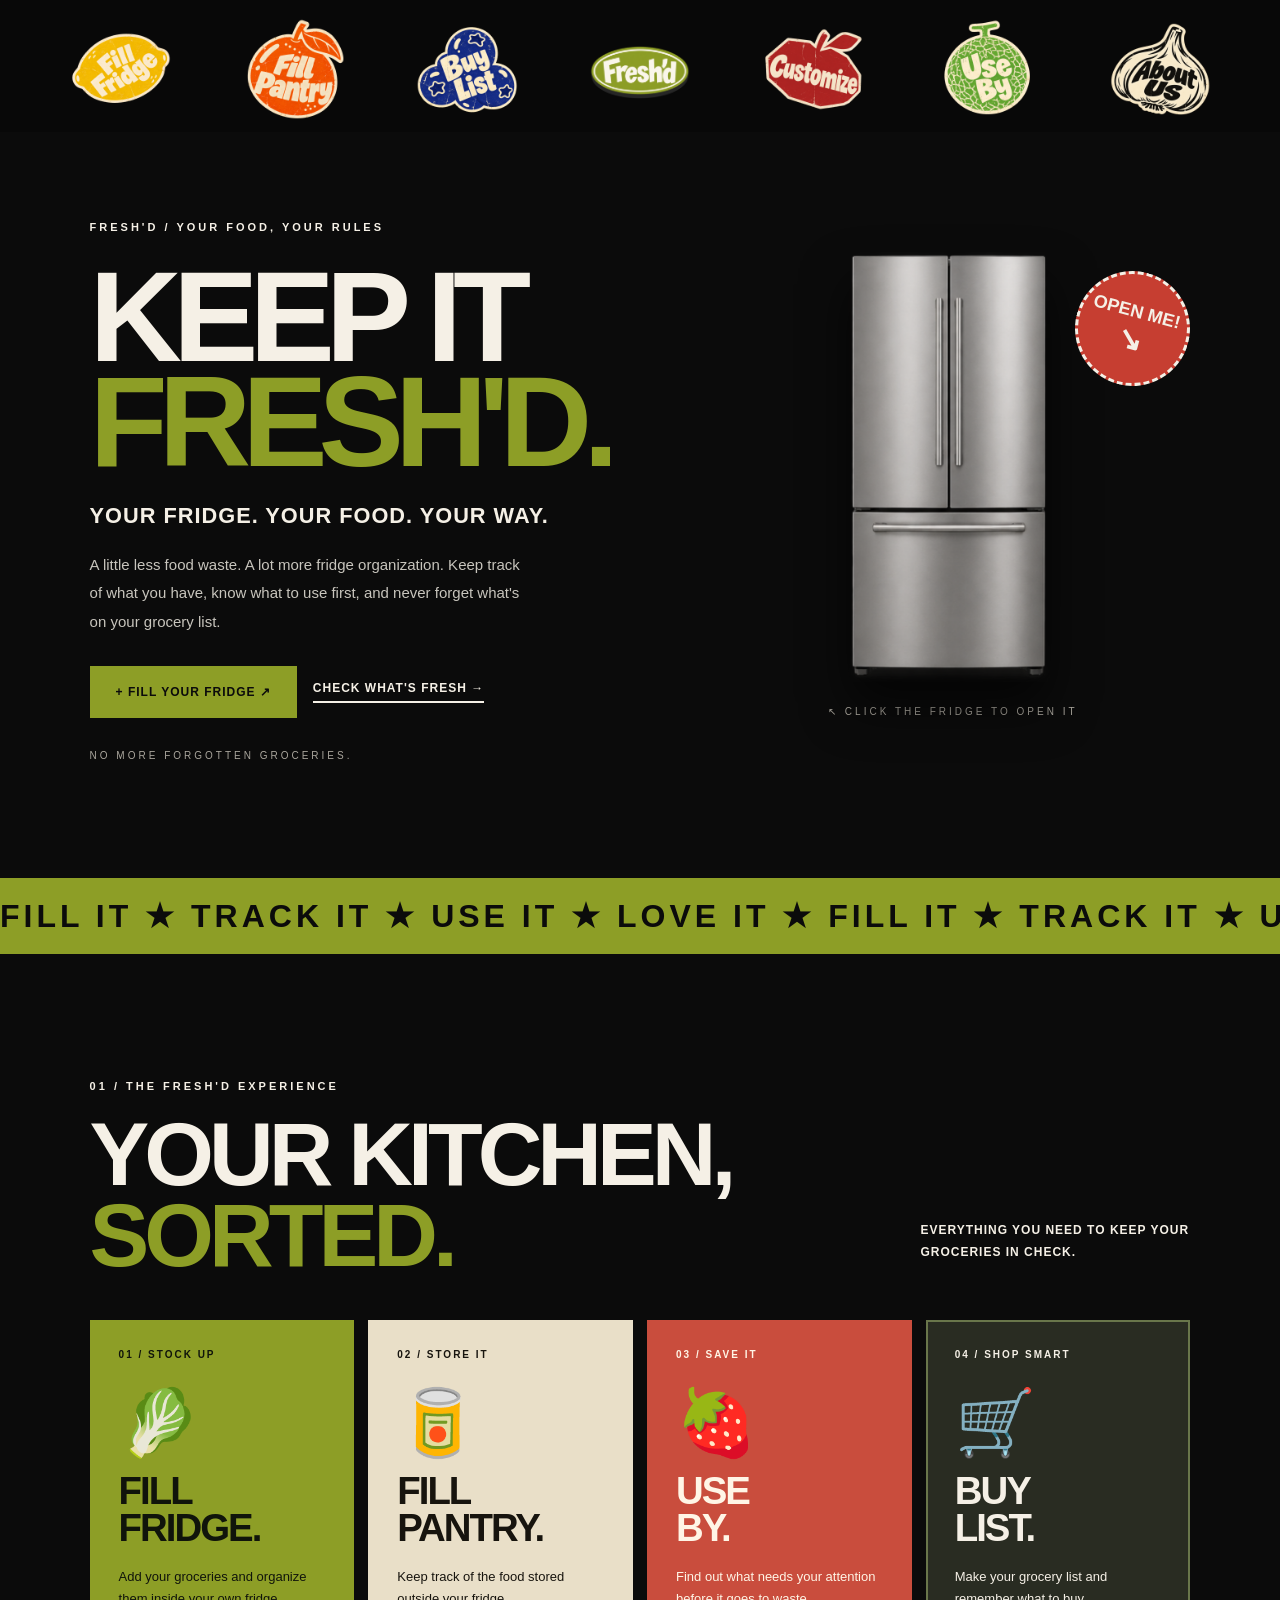
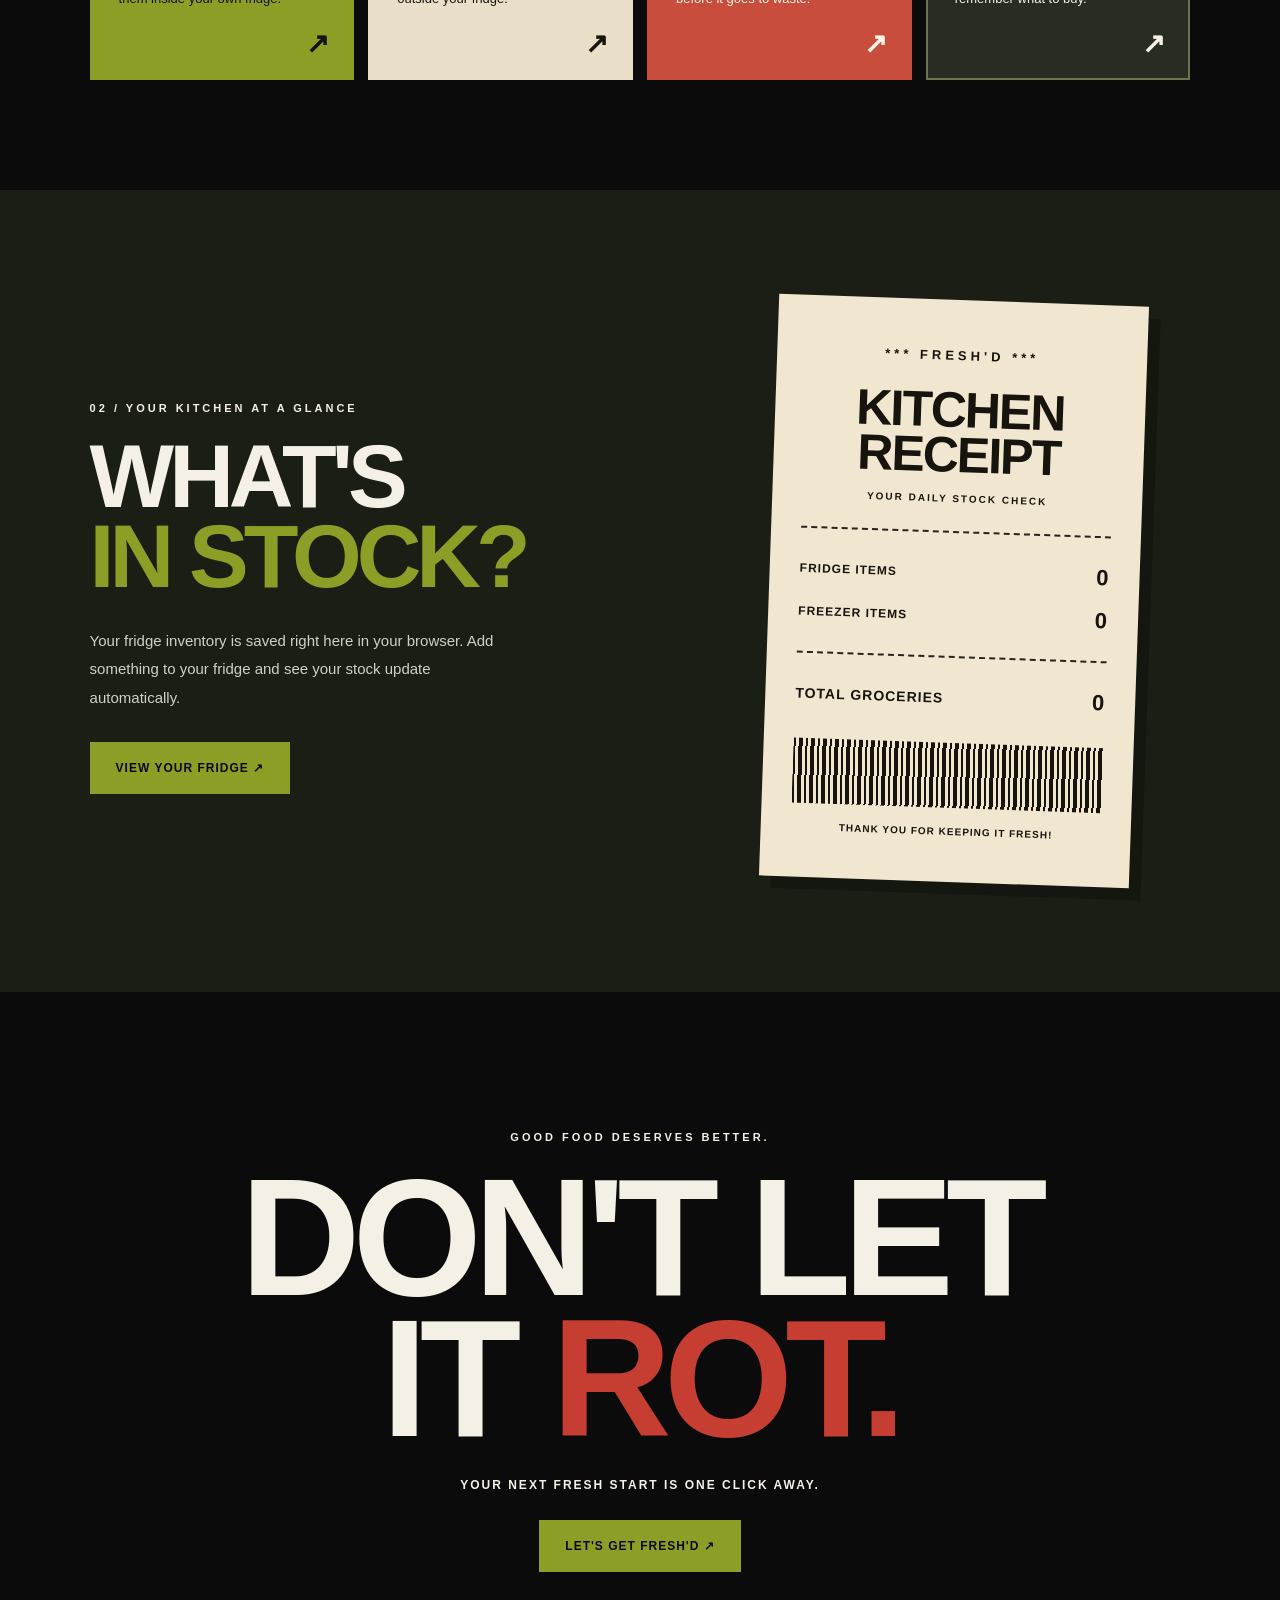
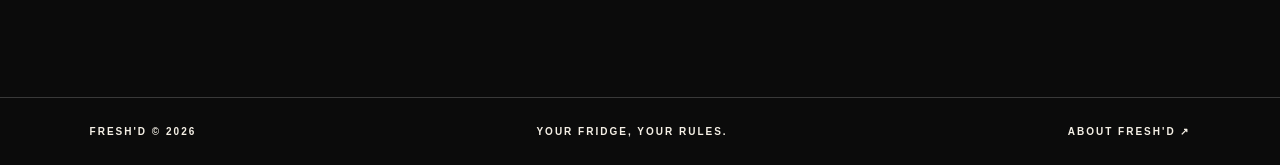
==== index.html @ a3919ae3 "Copy Fresh'd from Mini Project 2 as the starting point Files copied unchanged from alisabhrs/mini-pr" ====
<!DOCTYPE html>
<html lang="en">

<head>
  <meta charset="UTF-8">
  <meta name="viewport" content="width=device-width, initial-scale=1.0">

  <title>Fresh'd — Your Fridge, Your Rules</title>

  <link rel="icon" href="images/freshd-logo.png">
  <link rel="stylesheet" href="css/style.css">

  <script src="js/inventory.js" defer></script>
  <script src="js/script.js" defer></script>
</head>

<body>

  <!-- SHARED NAVIGATION -->
  <header class="site-header">
    <nav class="sticker-nav" aria-label="Main navigation">

      <a href="fill-fridge.html">
        <img src="images/fill-fridge-button.png" alt="Fill Fridge">
      </a>

      <a href="fill-pantry.html">
        <img src="images/fill-pantry-button.png" alt="Fill Pantry">
      </a>

      <a href="buy-list.html">
        <img src="images/buy-list-button.png" alt="Buy List">
      </a>

      <a href="index.html" class="brand" aria-current="page">
        <img src="images/freshd-logo.png" alt="Fresh'd Home">
      </a>

      <a href="customize.html">
        <img src="images/customize-button.png" alt="Customize">
      </a>

      <a href="use-by.html">
        <img src="images/use-by-button.png" alt="Use By">
      </a>

      <a href="about.html">
        <img src="images/about-button.png" alt="About Us">
      </a>

    </nav>
  </header>

  <main>

    <!-- HERO -->
    <section class="home-hero">

      <div class="home-hero-copy">

        <p class="home-eyebrow">
          FRESH'D / YOUR FOOD, YOUR RULES
        </p>

        <h1>
          KEEP IT<br>
          <span>FRESH'D.</span>
        </h1>

        <p class="home-tagline">
          YOUR FRIDGE. YOUR FOOD. YOUR WAY.
        </p>

        <p class="home-description">
          A little less food waste. A lot more fridge
          organization. Keep track of what you have,
          know what to use first, and never forget
          what's on your grocery list.
        </p>

        <div class="home-hero-actions">

          <a href="fill-fridge.html" class="home-primary-btn">
            + FILL YOUR FRIDGE ↗
          </a>

          <a href="use-by.html" class="home-secondary-btn">
            CHECK WHAT'S FRESH →
          </a>

        </div>

        <p class="home-small-note">
          NO MORE FORGOTTEN GROCERIES.
        </p>

      </div>

      <!-- INTERACTIVE FRIDGE -->
      <div class="home-fridge-area">

        <div class="home-fridge-sticker">
          OPEN ME!
          <span>↘</span>
        </div>

        <button
          type="button"
          id="home-fridge-button"
          class="home-fridge-button"
          aria-label="Open refrigerator"
          aria-expanded="false"
        >
          <img
            id="home-fridge-image"
            src="images/fridge-closed.png"
            alt="Closed silver refrigerator"
          >
        </button>

        <p class="home-fridge-hint">
          ↖ CLICK THE FRIDGE TO OPEN IT
        </p>

      </div>

    </section>

    <!-- MARQUEE -->
    <div class="home-marquee" aria-label="Fresh'd motto">
      <div class="home-marquee-track">
        FILL IT ★ TRACK IT ★ USE IT ★ LOVE IT ★
        FILL IT ★ TRACK IT ★ USE IT ★ LOVE IT ★
      </div>
    </div>

    <!-- FEATURES -->
    <section class="home-features">

      <div class="home-section-heading">

        <div>
          <p class="home-eyebrow">
            01 / THE FRESH'D EXPERIENCE
          </p>

          <h2>
            YOUR KITCHEN,<br>
            <span>SORTED.</span>
          </h2>
        </div>

        <p>
          EVERYTHING YOU NEED TO KEEP YOUR
          GROCERIES IN CHECK.
        </p>

      </div>

      <div class="home-feature-grid">

        <a href="fill-fridge.html" class="home-feature-card feature-green">
          <span class="feature-number">01 / STOCK UP</span>
          <span class="feature-icon">🥬</span>
          <h3>FILL<br>FRIDGE.</h3>
          <p>
            Add your groceries and organize
            them inside your own fridge.
          </p>
          <span class="feature-arrow">↗</span>
        </a>

        <a href="fill-pantry.html" class="home-feature-card feature-cream">
          <span class="feature-number">02 / STORE IT</span>
          <span class="feature-icon">🥫</span>
          <h3>FILL<br>PANTRY.</h3>
          <p>
            Keep track of the food
            stored outside your fridge.
          </p>
          <span class="feature-arrow">↗</span>
        </a>

        <a href="use-by.html" class="home-feature-card feature-red">
          <span class="feature-number">03 / SAVE IT</span>
          <span class="feature-icon">🍓</span>
          <h3>USE<br>BY.</h3>
          <p>
            Find out what needs your
            attention before it goes to waste.
          </p>
          <span class="feature-arrow">↗</span>
        </a>

        <a href="buy-list.html" class="home-feature-card feature-dark">
          <span class="feature-number">04 / SHOP SMART</span>
          <span class="feature-icon">🛒</span>
          <h3>BUY<br>LIST.</h3>
          <p>
            Make your grocery list
            and remember what to buy.
          </p>
          <span class="feature-arrow">↗</span>
        </a>

      </div>

    </section>

    <!-- INVENTORY PREVIEW -->
    <section class="home-stock-section">

      <div class="home-stock-copy">

        <p class="home-eyebrow">
          02 / YOUR KITCHEN AT A GLANCE
        </p>

        <h2>
          WHAT'S<br>
          <span>IN STOCK?</span>
        </h2>

        <p>
          Your fridge inventory is saved right
          here in your browser. Add something
          to your fridge and see your stock
          update automatically.
        </p>

        <a href="fill-fridge.html" class="home-primary-btn">
          VIEW YOUR FRIDGE ↗
        </a>

      </div>

      <div class="home-stock-receipt">

        <p class="home-receipt-top">
          *** FRESH'D ***
        </p>

        <h3>
          KITCHEN<br>
          RECEIPT
        </h3>

        <p class="home-receipt-sub">
          YOUR DAILY STOCK CHECK
        </p>

        <div class="home-receipt-rule"></div>

        <div class="home-receipt-line">
          <span>FRIDGE ITEMS</span>
          <strong id="home-fridge-count">0</strong>
        </div>

        <div class="home-receipt-line">
          <span>FREEZER ITEMS</span>
          <strong id="home-freezer-count">0</strong>
        </div>

        <div class="home-receipt-rule"></div>

        <div class="home-receipt-line home-receipt-total">
          <span>TOTAL GROCERIES</span>
          <strong id="home-total-count">0</strong>
        </div>

        <div class="home-barcode"></div>

        <p class="home-receipt-bottom">
          THANK YOU FOR KEEPING IT FRESH!
        </p>

      </div>

    </section>

    <!-- FINAL CTA -->
    <section class="home-final-cta">

      <p class="home-eyebrow">
        GOOD FOOD DESERVES BETTER.
      </p>

      <h2>
        DON'T LET<br>
        IT <span>ROT.</span>
      </h2>

      <p>
        YOUR NEXT FRESH START IS ONE CLICK AWAY.
      </p>

      <a href="fill-fridge.html" class="home-primary-btn">
        LET'S GET FRESH'D ↗
      </a>

    </section>

  </main>

  <footer class="home-footer">
    <span>FRESH'D © 2026</span>
    <span>YOUR FRIDGE, YOUR RULES.</span>
    <a href="about.html">ABOUT FRESH'D ↗</a>
  </footer>

</body>
</html>
---- css/style.css ----
/* =========================================
   FRESH'D — GLOBAL STYLES
========================================= */

:root {
  --black: #0b0b0b;
  --cream: #f5f0e6;
  --olive: #687b43;
  --green: #8d9e26;
  --red: #c63e31;
  --yellow: #f0c65a;
  --muted: #aaa69d;
}

* {
  box-sizing: border-box;
}

html {
  scroll-behavior: smooth;
}

body {
  margin: 0;
  background: var(--black);
  color: var(--cream);
  font-family: Arial, Helvetica, sans-serif;
}

a {
  color: inherit;
}

button,
input,
select {
  font: inherit;
}

::selection {
  background: var(--yellow);
  color: var(--black);
}

/* =========================================
   SHARED STICKER NAVIGATION
========================================= */

.site-header {
  width: 100%;
  max-width: 1600px;
  margin: 0 auto;
  padding: 18px 40px 12px;
  position: relative;
  z-index: 100;
  background: #080808;
}

.sticker-nav {
  width: 100%;
  display: flex;
  align-items: center;
  justify-content: space-between;
  gap: clamp(4px, 1vw, 16px);
}

.sticker-nav a {
  display: flex;
  align-items: center;
  justify-content: center;
  flex: 1 1 0;
  min-width: 0;
  text-decoration: none;
  background: transparent;
  border: none;
  transition: transform 0.25s ease;
}

.sticker-nav a:hover {
  transform: translateY(-6px) rotate(-3deg);
}

.sticker-nav a:focus-visible {
  outline: 2px dashed var(--cream);
  outline-offset: 5px;
  border-radius: 8px;
}

.sticker-nav img {
  display: block;
  width: clamp(58px, 8vw, 120px);
  height: clamp(58px, 8vw, 120px);
  object-fit: contain;
}

.sticker-nav a[aria-current="page"] img {
  filter: drop-shadow(0 4px 0 rgba(255,255,255,0.12));
}

/* =========================================
   HOMEPAGE HERO
========================================= */

.home-hero {
  min-height: 730px;
  max-width: 1500px;
  margin: 0 auto;
  padding: 75px 7% 105px;
  display: grid;
  grid-template-columns: 1.1fr 0.9fr;
  align-items: center;
  gap: 45px;
  position: relative;
}

.home-hero-copy {
  position: relative;
  z-index: 2;
}

.home-eyebrow {
  font-size: 11px;
  font-weight: 800;
  letter-spacing: 3px;
  line-height: 1.7;
  text-transform: uppercase;
}

.home-hero h1 {
  margin: 28px 0;
  font-size: clamp(75px, 10vw, 155px);
  font-weight: 900;
  letter-spacing: -9px;
  line-height: 0.82;
}

.home-hero h1 span {
  color: var(--green);
}

.home-tagline {
  font-size: clamp(15px, 1.7vw, 23px);
  font-weight: 900;
  letter-spacing: 1px;
}

.home-description {
  max-width: 440px;
  color: #c8c5bd;
  font-size: 15px;
  line-height: 1.9;
}

.home-hero-actions {
  display: flex;
  flex-wrap: wrap;
  align-items: center;
  gap: 16px;
  margin-top: 30px;
}

.home-primary-btn {
  display: inline-flex;
  align-items: center;
  justify-content: center;
  padding: 17px 24px;
  background: var(--green);
  border: 2px solid var(--green);
  color: var(--black);
  font-size: 12px;
  font-weight: 900;
  letter-spacing: 1px;
  text-decoration: none;
  transition: transform 0.25s, background 0.25s;
}

.home-primary-btn:hover {
  background: var(--yellow);
  border-color: var(--yellow);
  transform: translateY(-4px);
}

.home-secondary-btn {
  font-size: 12px;
  font-weight: 900;
  letter-spacing: 1px;
  text-decoration: none;
  border-bottom: 2px solid var(--cream);
  padding-bottom: 6px;
}

.home-secondary-btn:hover {
  color: var(--yellow);
  border-color: var(--yellow);
}

.home-small-note {
  margin-top: 32px;
  font-size: 10px;
  color: var(--muted);
  letter-spacing: 3px;
}

/* =========================================
   INTERACTIVE FRIDGE
========================================= */

.home-fridge-area {
  position: relative;
  display: flex;
  flex-direction: column;
  align-items: center;
  justify-content: center;
  min-width: 0;
}

.home-fridge-button {
  display: block;
  width: min(100%, 430px);
  border: 0;
  padding: 0;
  background: transparent;
  cursor: pointer;
  filter: drop-shadow(0 28px 25px rgba(0,0,0,0.7));
  transition: transform 0.3s ease;
}

.home-fridge-button:hover {
  transform: scale(1.04) rotate(-1deg);
}

.home-fridge-button:focus-visible {
  outline: 3px dashed var(--yellow);
  outline-offset: 8px;
}

.home-fridge-button img {
  display: block;
  width: 100%;
  height: auto;
  max-height: 580px;
  object-fit: contain;
}

.home-fridge-sticker {
  position: absolute;
  top: 4%;
  right: 0;
  z-index: 2;
  width: 115px;
  height: 115px;
  display: flex;
  flex-direction: column;
  align-items: center;
  justify-content: center;
  background: var(--red);
  color: var(--cream);
  border: 3px dashed var(--cream);
  border-radius: 50%;
  font-size: 18px;
  font-weight: 900;
  text-align: center;
  transform: rotate(15deg);
  pointer-events: none;
}

.home-fridge-sticker span {
  font-size: 30px;
}

.home-fridge-hint {
  font-size: 10px;
  letter-spacing: 3px;
  color: var(--muted);
  text-align: center;
  margin-top: 24px;
}

/* =========================================
   MARQUEE
========================================= */

.home-marquee {
  overflow: hidden;
  background: var(--green);
  color: var(--black);
  padding: 19px 0;
  border-top: 2px solid var(--black);
  border-bottom: 2px solid var(--black);
}

.home-marquee-track {
  width: max-content;
  white-space: nowrap;
  font-size: clamp(18px, 3vw, 32px);
  font-weight: 900;
  letter-spacing: 4px;
  animation: freshdMarquee 22s linear infinite;
}

@keyframes freshdMarquee {
  from {
    transform: translateX(0);
  }

  to {
    transform: translateX(-50%);
  }
}

/* =========================================
   FEATURES
========================================= */

.home-features {
  max-width: 1500px;
  margin: 0 auto;
  padding: 110px 7%;
}

.home-section-heading {
  display: flex;
  align-items: end;
  justify-content: space-between;
  gap: 30px;
  margin-bottom: 45px;
}

.home-section-heading h2,
.home-stock-copy h2 {
  margin: 18px 0 0;
  font-size: clamp(50px, 7vw, 100px);
  font-weight: 900;
  letter-spacing: -5px;
  line-height: 0.9;
}

.home-section-heading h2 span,
.home-stock-copy h2 span {
  color: var(--green);
}

.home-section-heading > p {
  max-width: 270px;
  font-size: 12px;
  font-weight: 800;
  letter-spacing: 1px;
  line-height: 1.8;
}

.home-feature-grid {
  display: grid;
  grid-template-columns: repeat(4, minmax(0, 1fr));
  gap: 14px;
}

.home-feature-card {
  position: relative;
  display: flex;
  flex-direction: column;
  min-height: 360px;
  padding: 27px;
  text-decoration: none;
  border: 2px solid transparent;
  overflow: hidden;
  transition: transform 0.3s ease, box-shadow 0.3s ease;
}

.home-feature-card:hover {
  transform: translateY(-10px) rotate(-1deg);
  box-shadow: 10px 12px 0 rgba(255,255,255,0.1);
}

.feature-green {
  background: var(--green);
  color: #10140b;
}

.feature-cream {
  background: #e9dfc8;
  color: #17140e;
}

.feature-red {
  background: #c94d3d;
  color: #fff5e6;
}

.feature-dark {
  background: #292c22;
  color: #f5f0e6;
  border-color: #69764b;
}

.feature-number {
  font-size: 10px;
  font-weight: 900;
  letter-spacing: 2px;
}

.feature-icon {
  margin: 25px 0 12px;
  font-size: 65px;
}

.home-feature-card h3 {
  margin: 0 0 20px;
  font-size: clamp(32px, 3vw, 47px);
  font-weight: 900;
  line-height: 0.95;
  letter-spacing: -2px;
}

.home-feature-card p {
  max-width: 230px;
  margin: 0 0 30px;
  font-size: 13px;
  line-height: 1.7;
}

.feature-arrow {
  position: absolute;
  right: 23px;
  bottom: 18px;
  font-size: 28px;
  font-weight: 900;
}

/* =========================================
   STOCK SECTION
========================================= */

.home-stock-section {
  display: grid;
  grid-template-columns: 1fr 0.85fr;
  align-items: center;
  gap: 70px;
  padding: 110px max(7%, calc((100% - 1290px) / 2));
  background: #1a1e15;
}

.home-stock-copy > p:not(.home-eyebrow) {
  max-width: 430px;
  margin: 30px 0;
  color: #d0d1c7;
  font-size: 15px;
  line-height: 1.9;
}

/* =========================================
   RECEIPT
========================================= */

.home-stock-receipt {
  width: min(100%, 370px);
  justify-self: center;
  padding: 35px 30px;
  background: #f1e7d1;
  color: #17140e;
  text-align: center;
  box-shadow: 12px 12px 0 rgba(0,0,0,0.25);
  transform: rotate(2deg);
}

.home-receipt-top {
  font-size: 13px;
  font-weight: 900;
  letter-spacing: 4px;
}

.home-stock-receipt h3 {
  margin: 25px 0 15px;
  font-size: 50px;
  font-weight: 900;
  line-height: 0.9;
  letter-spacing: -2px;
}

.home-receipt-sub {
  font-size: 10px;
  font-weight: 800;
  letter-spacing: 2px;
}

.home-receipt-rule {
  border-top: 2px dashed #28231c;
  margin: 27px 0;
}

.home-receipt-line {
  display: flex;
  justify-content: space-between;
  align-items: center;
  gap: 15px;
  margin: 17px 0;
  font-size: 12px;
  font-weight: 800;
  letter-spacing: 1px;
}

.home-receipt-line strong {
  font-size: 22px;
}

.home-receipt-total {
  font-size: 14px;
}

.home-barcode {
  height: 65px;
  margin: 32px 0 18px;
  background: repeating-linear-gradient(
    90deg,
    #17140e 0px,
    #17140e 2px,
    transparent 2px,
    transparent 5px,
    #17140e 5px,
    #17140e 9px,
    transparent 9px,
    transparent 12px
  );
}

.home-receipt-bottom {
  font-size: 10px;
  font-weight: 900;
  letter-spacing: 1px;
}

/* =========================================
   FINAL CTA
========================================= */

.home-final-cta {
  padding: 125px 20px;
  text-align: center;
}

.home-final-cta h2 {
  margin: 20px 0;
  font-size: clamp(75px, 13vw, 180px);
  font-weight: 900;
  line-height: 0.85;
  letter-spacing: -8px;
}

.home-final-cta h2 span {
  color: var(--red);
}

.home-final-cta > p:not(.home-eyebrow) {
  margin: 28px 0;
  font-size: 12px;
  font-weight: 900;
  letter-spacing: 2px;
}

.home-footer {
  display: flex;
  justify-content: space-between;
  align-items: center;
  flex-wrap: wrap;
  gap: 15px;
  padding: 28px 7%;
  border-top: 1px solid #393939;
  font-size: 10px;
  font-weight: 800;
  letter-spacing: 2px;
}

.home-footer a {
  text-decoration: none;
}

.home-footer a:hover {
  color: var(--green);
}

/* =========================================
   TABLET
========================================= */

@media (max-width: 1050px) {
  .home-hero {
    padding: 70px 5%;
    gap: 20px;
  }

  .home-hero h1 {
    font-size: clamp(65px, 9vw, 110px);
    letter-spacing: -5px;
  }

  .home-feature-grid {
    grid-template-columns: repeat(2, minmax(0, 1fr));
  }

  .home-feature-card {
    min-height: 320px;
  }

  .home-stock-section {
    padding: 85px 6%;
    gap: 35px;
  }
}

/* =========================================
   MOBILE
========================================= */

@media (max-width: 700px) {
  .site-header {
    padding: 12px;
  }

  .sticker-nav {
    justify-content: flex-start;
    gap: 8px;
    overflow-x: auto;
    padding-bottom: 8px;
    scrollbar-width: thin;
  }

  .sticker-nav a {
    flex: 0 0 64px;
  }

  .sticker-nav img {
    width: 64px;
    height: 64px;
  }

  .home-hero {
    min-height: auto;
    grid-template-columns: 1fr;
    padding: 65px 7% 75px;
    text-align: center;
  }

  .home-hero h1 {
    font-size: clamp(65px, 14vw, 110px);
    letter-spacing: -5px;
  }

  .home-description {
    margin-left: auto;
    margin-right: auto;
  }

  .home-hero-actions {
    justify-content: center;
  }

  .home-fridge-area {
    margin-top: 30px;
  }

  .home-fridge-button {
    max-width: 310px;
  }

  .home-fridge-sticker {
    right: 5%;
    width: 90px;
    height: 90px;
    font-size: 14px;
  }

  .home-features {
    padding: 75px 6%;
  }

  .home-section-heading {
    display: block;
  }

  .home-section-heading h2,
  .home-stock-copy h2 {
    font-size: clamp(48px, 11vw, 80px);
    letter-spacing: -3px;
  }

  .home-feature-grid {
    grid-template-columns: 1fr;
  }

  .home-feature-card {
    min-height: 290px;
  }

  .home-stock-section {
    grid-template-columns: 1fr;
    padding: 80px 7%;
    text-align: center;
  }

  .home-stock-copy > p:not(.home-eyebrow) {
    margin-left: auto;
    margin-right: auto;
  }

  .home-stock-receipt {
    margin-top: 20px;
  }

  .home-final-cta {
    padding: 95px 5%;
  }

  .home-final-cta h2 {
    font-size: clamp(65px, 15vw, 115px);
    letter-spacing: -4px;
  }

  .home-footer {
    justify-content: center;
    text-align: center;
  }
}

/* =========================================
   ACCESSIBILITY
========================================= */

@media (prefers-reduced-motion: reduce) {
  *,
  *::before,
  *::after {
    animation-duration: 0.01ms !important;
    transition-duration: 0.01ms !important;
    scroll-behavior: auto !important;
  }
}

/* =========================================
   FRESH'D — MOBILE RESPONSIVE FIXES
   Add to the BOTTOM of css/style.css
========================================= */

/* Prevent horizontal overflow */
html,
body {
  max-width: 100%;
  overflow-x: hidden;
}

img {
  max-width: 100%;
}

/* TABLET */
@media (max-width: 900px) {

  .home-hero {
    grid-template-columns: 1fr;
    text-align: center;
    padding: 60px 6%;
    gap: 35px;
  }

  .home-hero h1 {
    font-size: clamp(60px, 11vw, 100px);
    letter-spacing: -4px;
  }

  .home-description {
    margin-left: auto;
    margin-right: auto;
  }

  .home-hero-actions {
    justify-content: center;
  }

  .home-fridge-button {
    max-width: 350px;
  }

  .home-feature-grid {
    grid-template-columns: repeat(2, minmax(0, 1fr));
  }

  .home-stock-section {
    grid-template-columns: 1fr;
    text-align: center;
  }

  .home-stock-copy > p:not(.home-eyebrow) {
    margin-left: auto;
    margin-right: auto;
  }

}

/* MOBILE */
@media (max-width: 600px) {

  /* NAVIGATION */
  .site-header {
    padding: 10px 8px;
  }

  .sticker-nav {
    display: flex;
    flex-wrap: nowrap;
    justify-content: flex-start;
    gap: 10px;
    overflow-x: auto;
    padding: 8px 5px 12px;
    scrollbar-width: thin;
    -webkit-overflow-scrolling: touch;
  }

  .sticker-nav a {
    flex: 0 0 65px;
  }

  .sticker-nav img {
    width: 65px;
    height: 65px;
    object-fit: contain;
  }

  /* HERO */
  .home-hero {
    min-height: auto;
    grid-template-columns: 1fr;
    padding: 45px 20px 65px;
    gap: 35px;
    text-align: center;
  }

  .home-hero h1 {
    font-size: clamp(52px, 14vw, 78px);
    letter-spacing: -3px;
    line-height: 0.95;
    overflow-wrap: anywhere;
  }

  .home-eyebrow {
    font-size: 9px;
    letter-spacing: 2px;
  }

  .home-tagline {
    font-size: 14px;
    line-height: 1.6;
  }

  .home-description {
    font-size: 14px;
    line-height: 1.7;
  }

  .home-hero-actions {
    flex-direction: column;
    align-items: stretch;
    gap: 20px;
  }

  .home-primary-btn {
    width: 100%;
    text-align: center;
  }

  .home-secondary-btn {
    align-self: center;
  }

  /* FRIDGE */
  .home-fridge-area {
    width: 100%;
    margin-top: 20px;
  }

  .home-fridge-button {
    width: 100%;
    max-width: 270px;
  }

  .home-fridge-button img {
    max-height: 400px;
    object-fit: contain;
  }

  .home-fridge-sticker {
    width: 75px;
    height: 75px;
    right: 2%;
    top: 0;
    font-size: 12px;
  }

  .home-fridge-sticker span {
    font-size: 20px;
  }

  .home-fridge-hint {
    font-size: 9px;
    letter-spacing: 2px;
  }

  /* MARQUEE */
  .home-marquee {
    padding: 12px 0;
  }

  .home-marquee-track {
    font-size: 18px;
  }

  /* FEATURE CARDS */
  .home-features {
    padding: 65px 20px;
  }

  .home-section-heading {
    display: block;
    text-align: center;
  }

  .home-section-heading h2,
  .home-stock-copy h2 {
    font-size: clamp(42px, 11vw, 65px);
    letter-spacing: -2px;
  }

  .home-section-heading > p {
    max-width: none;
    margin-top: 20px;
  }

  .home-feature-grid {
    grid-template-columns: 1fr;
    gap: 15px;
  }

  .home-feature-card {
    min-height: 280px;
    padding: 25px;
  }

  .home-feature-card h3 {
    font-size: 40px;
  }

  .feature-icon {
    font-size: 50px;
    margin: 15px 0;
  }

  /* INVENTORY RECEIPT */
  .home-stock-section {
    grid-template-columns: 1fr;
    padding: 65px 20px;
    gap: 40px;
  }

  .home-stock-receipt {
    width: 100%;
    max-width: 340px;
    padding: 30px 22px;
    transform: none;
  }

  .home-stock-receipt h3 {
    font-size: 40px;
  }

  /* FINAL SECTION */
  .home-final-cta {
    padding: 75px 20px;
  }

  .home-final-cta h2 {
    font-size: clamp(55px, 14vw, 90px);
    letter-spacing: -3px;
  }

  /* FOOTER */
  .home-footer {
    flex-direction: column;
    align-items: center;
    gap: 12px;
    padding: 25px 20px;
    text-align: center;
  }

}

/* VERY SMALL PHONES */
@media (max-width: 380px) {

  .home-hero h1 {
    font-size: 48px;
  }

  .home-fridge-button {
    max-width: 230px;
  }

  .home-feature-card h3 {
    font-size: 35px;
  }

  .home-final-cta h2 {
    font-size: 52px;
  }

}

/* =========================================
   FRESH'D — MOBILE NAVIGATION FIX
   Fit all 7 stickers on one row
========================================= */

@media (max-width: 600px) {

  .site-header {
    width: 100%;
    padding: 10px 5px;
  }

  .sticker-nav {
    display: grid;
    grid-template-columns: repeat(7, minmax(0, 1fr));
    align-items: center;
    justify-items: center;
    gap: 2px;
    width: 100%;
    overflow: visible;
    padding: 0;
  }

  .sticker-nav a {
    display: flex;
    width: 100%;
    min-width: 0;
    justify-content: center;
    align-items: center;
  }

  .sticker-nav img {
    width: 100%;
    max-width: 52px;
    height: auto;
    aspect-ratio: 1 / 1;
    object-fit: contain;
  }

  .sticker-nav a:hover {
    transform: scale(1.08);
  }

}

/* EXTRA SMALL PHONES */
@media (max-width: 380px) {

  .sticker-nav {
    gap: 0;
  }

  .sticker-nav img {
    max-width: 44px;
  }

}
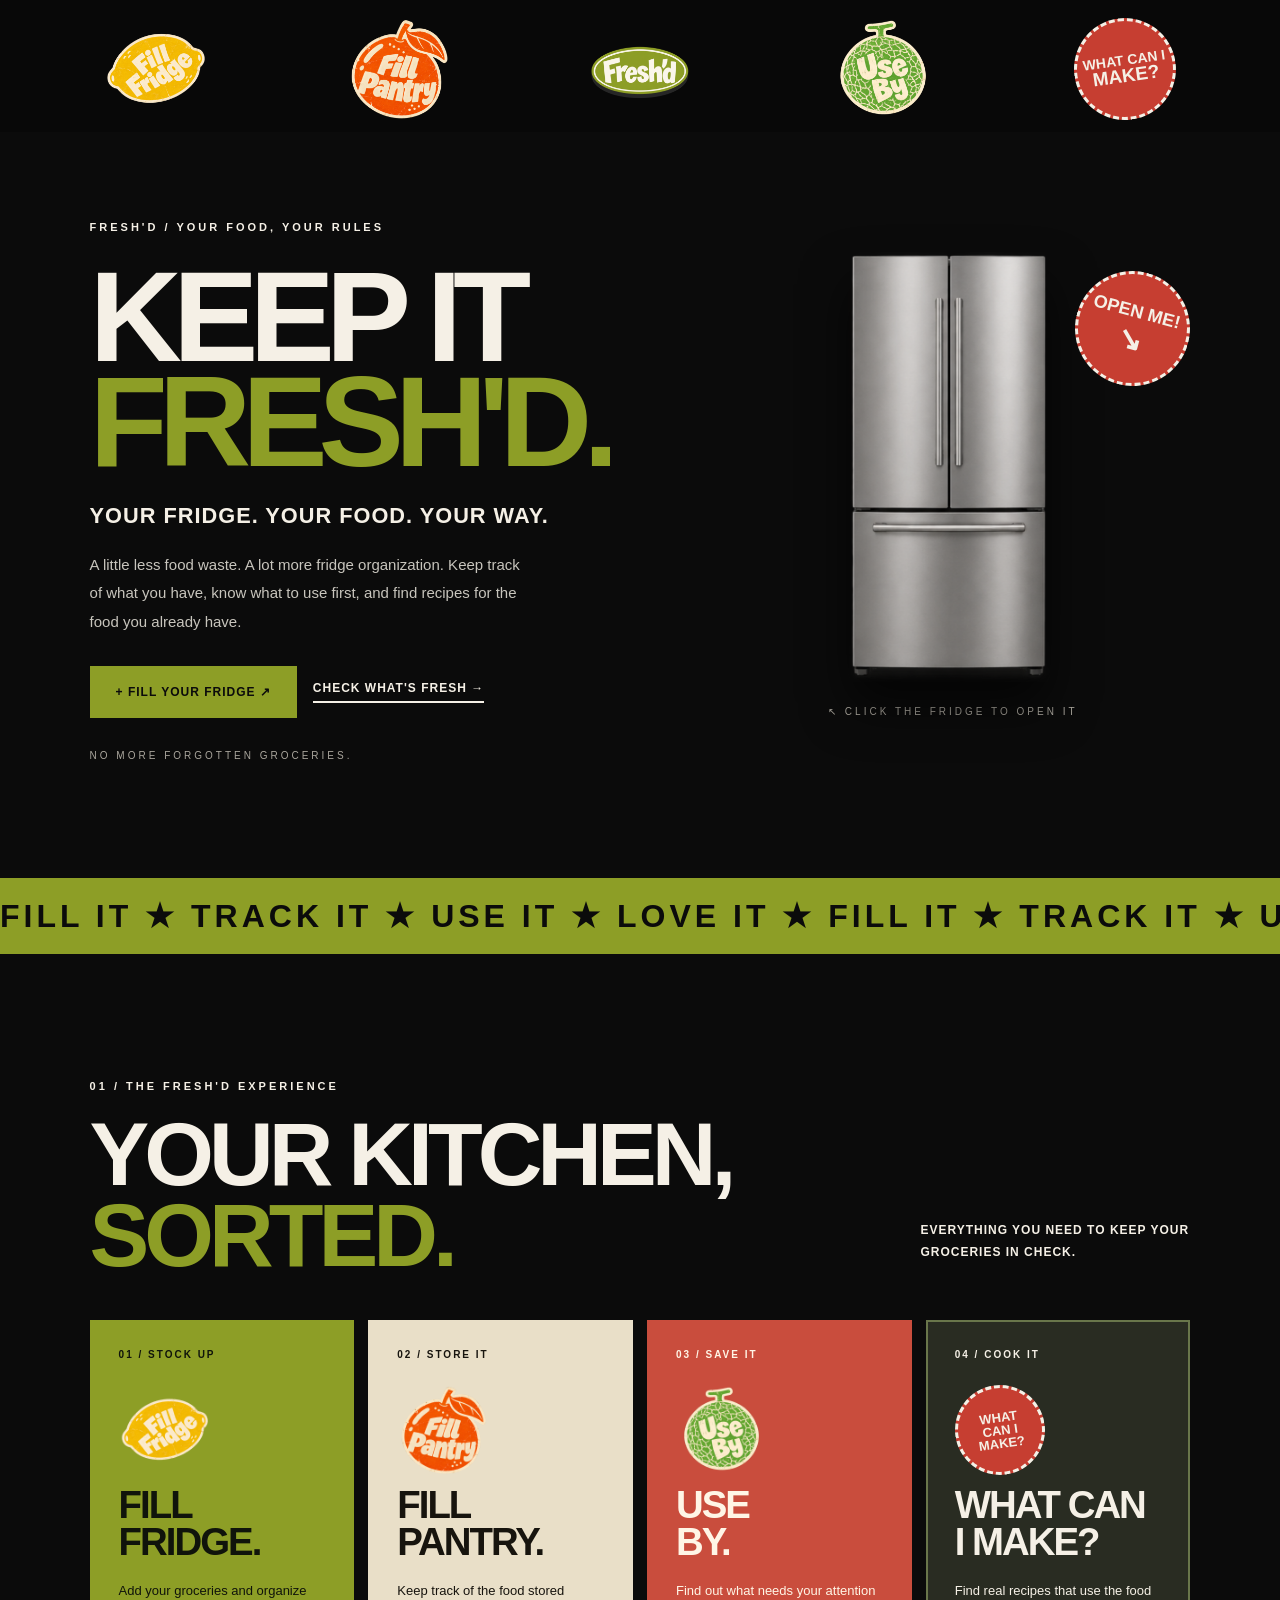
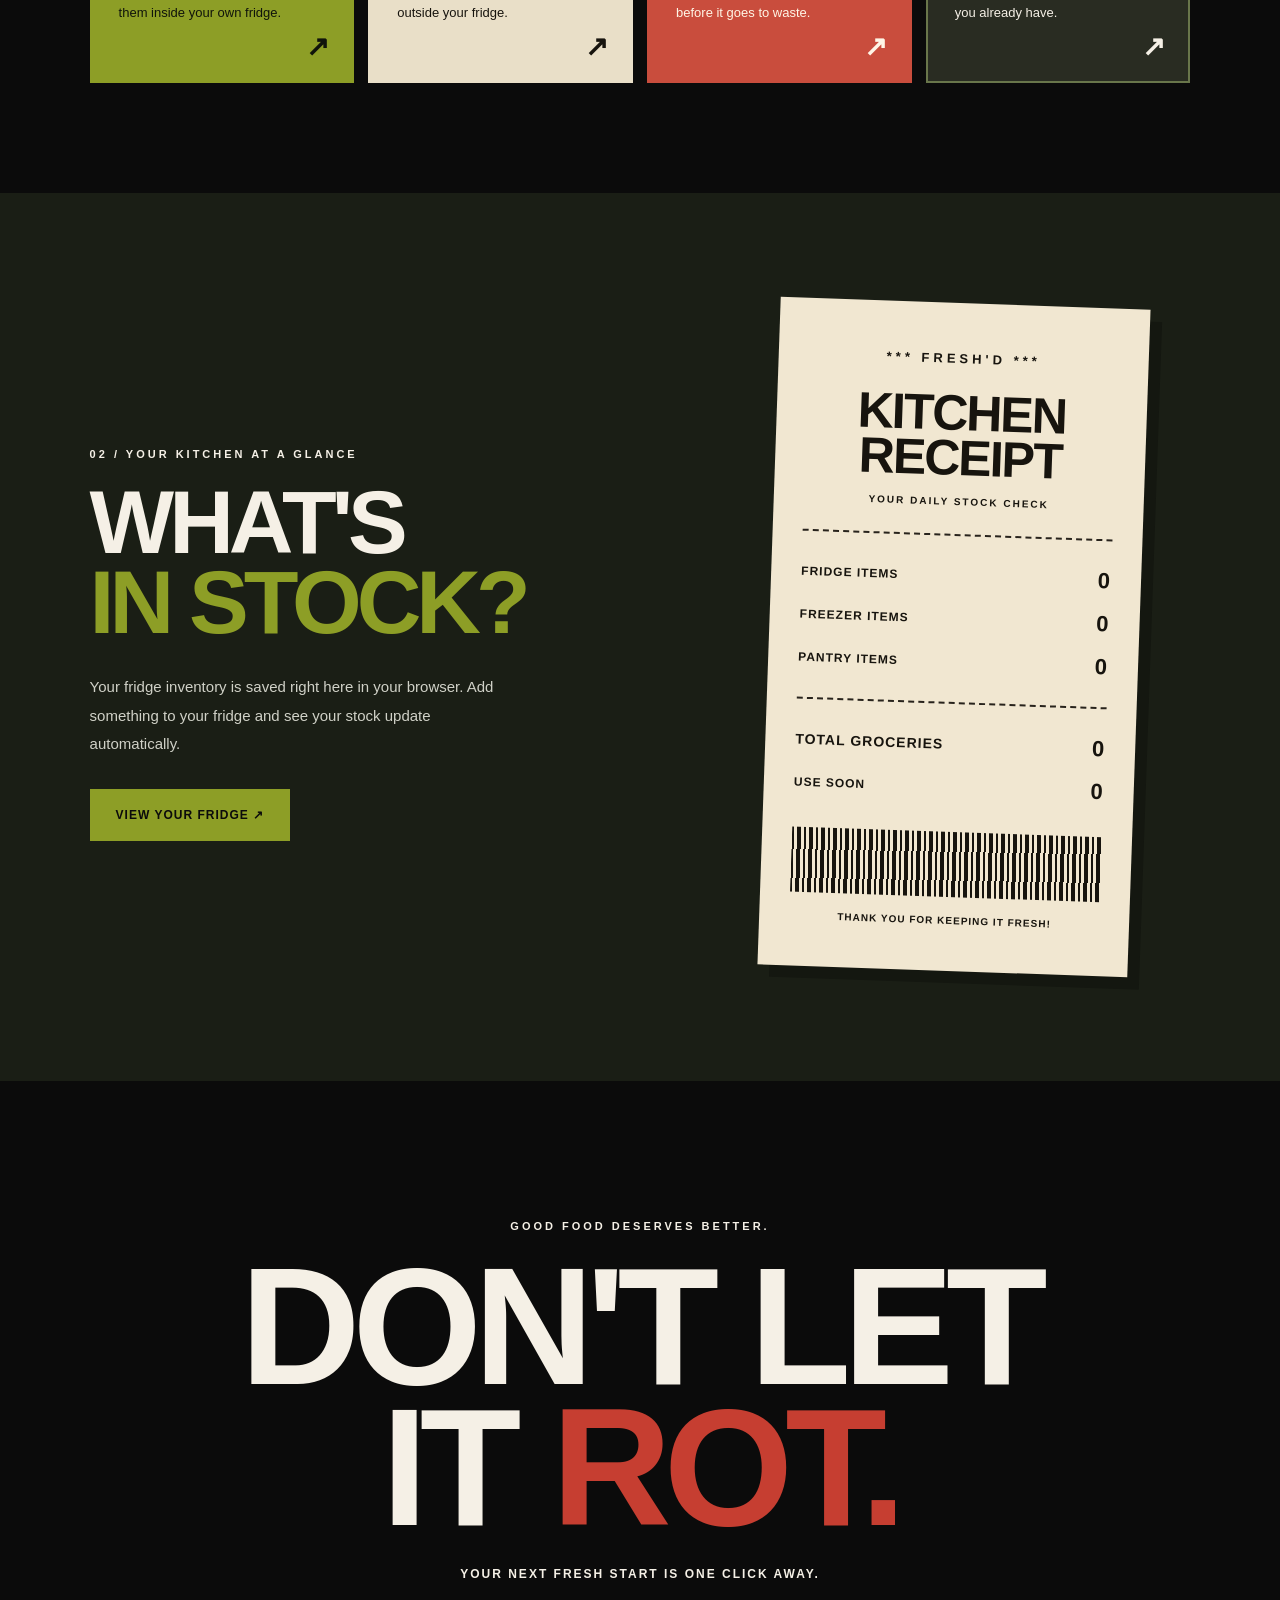
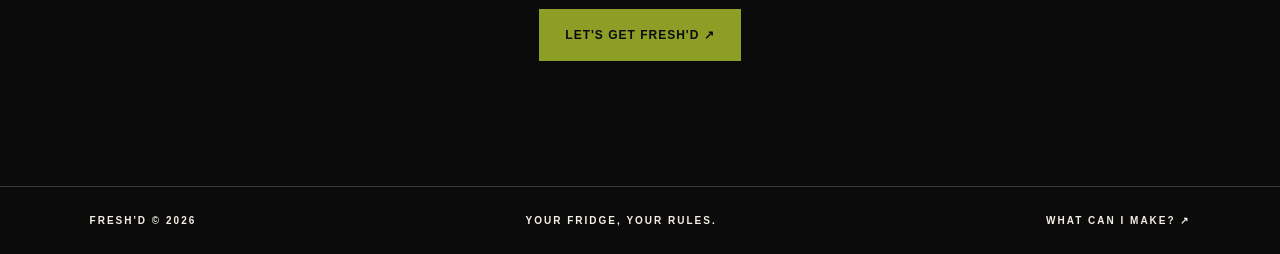
==== commit 8bb5a364: "Simplify navigation and fix homepage receipt totals - Nav: Fill Fridge, Fill Pantry, Fresh'd, Use By" ====
--- a/index.html
+++ b/index.html
@@ -20,35 +20,11 @@
   <!-- SHARED NAVIGATION -->
   <header class="site-header">
     <nav class="sticker-nav" aria-label="Main navigation">
-
-      <a href="fill-fridge.html">
-        <img src="images/fill-fridge-button.png" alt="Fill Fridge">
-      </a>
-
-      <a href="fill-pantry.html">
-        <img src="images/fill-pantry-button.png" alt="Fill Pantry">
-      </a>
-
-      <a href="buy-list.html">
-        <img src="images/buy-list-button.png" alt="Buy List">
-      </a>
-
-      <a href="index.html" class="brand" aria-current="page">
-        <img src="images/freshd-logo.png" alt="Fresh'd Home">
-      </a>
-
-      <a href="customize.html">
-        <img src="images/customize-button.png" alt="Customize">
-      </a>
-
-      <a href="use-by.html">
-        <img src="images/use-by-button.png" alt="Use By">
-      </a>
-
-      <a href="about.html">
-        <img src="images/about-button.png" alt="About Us">
-      </a>
-
+      <a href="fill-fridge.html"><img src="images/fill-fridge-button.png" alt="Fill Fridge"></a>
+      <a href="fill-pantry.html"><img src="images/fill-pantry-button.png" alt="Fill Pantry"></a>
+      <a href="index.html" class="brand" aria-current="page"><img src="images/freshd-logo.png" alt="Fresh'd Home"></a>
+      <a href="use-by.html"><img src="images/use-by-button.png" alt="Use By"></a>
+      <a href="what-can-i-make.html" class="nav-stamp"><span>What can I <strong>make?</strong></span></a>
     </nav>
   </header>
 
@@ -75,8 +51,8 @@
         <p class="home-description">
           A little less food waste. A lot more fridge
           organization. Keep track of what you have,
-          know what to use first, and never forget
-          what's on your grocery list.
+          know what to use first, and find recipes
+          for the food you already have.
         </p>
 
         <div class="home-hero-actions">
@@ -162,7 +138,7 @@
 
         <a href="fill-fridge.html" class="home-feature-card feature-green">
           <span class="feature-number">01 / STOCK UP</span>
-          <span class="feature-icon">🥬</span>
+          <img class="feature-icon" src="images/fill-fridge-button.png" alt="">
           <h3>FILL<br>FRIDGE.</h3>
           <p>
             Add your groceries and organize
@@ -173,7 +149,7 @@
 
         <a href="fill-pantry.html" class="home-feature-card feature-cream">
           <span class="feature-number">02 / STORE IT</span>
-          <span class="feature-icon">🥫</span>
+          <img class="feature-icon" src="images/fill-pantry-button.png" alt="">
           <h3>FILL<br>PANTRY.</h3>
           <p>
             Keep track of the food
@@ -184,7 +160,7 @@
 
         <a href="use-by.html" class="home-feature-card feature-red">
           <span class="feature-number">03 / SAVE IT</span>
-          <span class="feature-icon">🍓</span>
+          <img class="feature-icon" src="images/use-by-button.png" alt="">
           <h3>USE<br>BY.</h3>
           <p>
             Find out what needs your
@@ -193,13 +169,13 @@
           <span class="feature-arrow">↗</span>
         </a>
 
-        <a href="buy-list.html" class="home-feature-card feature-dark">
-          <span class="feature-number">04 / SHOP SMART</span>
-          <span class="feature-icon">🛒</span>
-          <h3>BUY<br>LIST.</h3>
-          <p>
-            Make your grocery list
-            and remember what to buy.
+        <a href="what-can-i-make.html" class="home-feature-card feature-dark">
+          <span class="feature-number">04 / COOK IT</span>
+          <span class="feature-icon feature-stamp" aria-hidden="true">WHAT CAN I MAKE?</span>
+          <h3>WHAT CAN<br>I MAKE?</h3>
+          <p>
+            Find real recipes that use
+            the food you already have.
           </p>
           <span class="feature-arrow">↗</span>
         </a>
@@ -262,11 +238,21 @@
           <strong id="home-freezer-count">0</strong>
         </div>
 
+        <div class="home-receipt-line">
+          <span>PANTRY ITEMS</span>
+          <strong id="home-pantry-count">0</strong>
+        </div>
+
         <div class="home-receipt-rule"></div>
 
         <div class="home-receipt-line home-receipt-total">
           <span>TOTAL GROCERIES</span>
           <strong id="home-total-count">0</strong>
+        </div>
+
+        <div class="home-receipt-line">
+          <span>USE SOON</span>
+          <strong id="home-soon-count">0</strong>
         </div>
 
         <div class="home-barcode"></div>
@@ -306,7 +292,7 @@
   <footer class="home-footer">
     <span>FRESH'D © 2026</span>
     <span>YOUR FRIDGE, YOUR RULES.</span>
-    <a href="about.html">ABOUT FRESH'D ↗</a>
+    <a href="what-can-i-make.html">WHAT CAN I MAKE? ↗</a>
   </footer>
 
 </body>
--- a/css/style.css
+++ b/css/style.css
@@ -1026,7 +1026,7 @@
 
   .sticker-nav {
     display: grid;
-    grid-template-columns: repeat(7, minmax(0, 1fr));
+    grid-template-columns: repeat(5, minmax(0, 1fr));
     align-items: center;
     justify-items: center;
     gap: 2px;
@@ -1045,7 +1045,7 @@
 
   .sticker-nav img {
     width: 100%;
-    max-width: 52px;
+    max-width: 64px;
     height: auto;
     aspect-ratio: 1 / 1;
     object-fit: contain;
@@ -1065,7 +1065,73 @@
   }
 
   .sticker-nav img {
-    max-width: 44px;
-  }
-
-}
+    max-width: 52px;
+  }
+
+}
+
+/* =========================================
+   "WHAT CAN I MAKE?" STAMP
+   No sticker art exists for this page yet, so it borrows the
+   round red "OPEN ME!" stamp from the homepage.
+========================================= */
+
+.nav-stamp span,
+.feature-stamp {
+  font-family: Arial, Helvetica, sans-serif;
+  display: flex;
+  align-items: center;
+  justify-content: center;
+  text-align: center;
+  background: var(--red);
+  color: var(--cream);
+  border: 3px dashed var(--cream);
+  border-radius: 50%;
+  font-weight: 900;
+  text-transform: uppercase;
+  line-height: 1;
+  transform: rotate(-8deg);
+}
+
+.nav-stamp span {
+  flex-direction: column;
+  width: clamp(58px, 8vw, 104px);
+  height: clamp(58px, 8vw, 104px);
+  padding: 6px;
+  font-size: clamp(9px, 1.2vw, 14px);
+}
+
+.nav-stamp strong {
+  display: block;
+  font-size: 1.35em;
+}
+
+.nav-stamp[aria-current="page"] span {
+  box-shadow: 0 0 0 3px var(--yellow);
+}
+
+@media (max-width: 600px) {
+  .nav-stamp span {
+    width: 100%;
+    max-width: 60px;
+    height: auto;
+    aspect-ratio: 1 / 1;
+    font-size: 8px;
+    border-width: 2px;
+  }
+}
+
+/* Homepage feature cards use the sticker art instead of emoji */
+img.feature-icon {
+  display: block;
+  width: 90px;
+  height: 90px;
+  object-fit: contain;
+}
+
+.feature-stamp {
+  width: 90px;
+  height: 90px;
+  padding: 8px;
+  font-size: 13px;
+}
